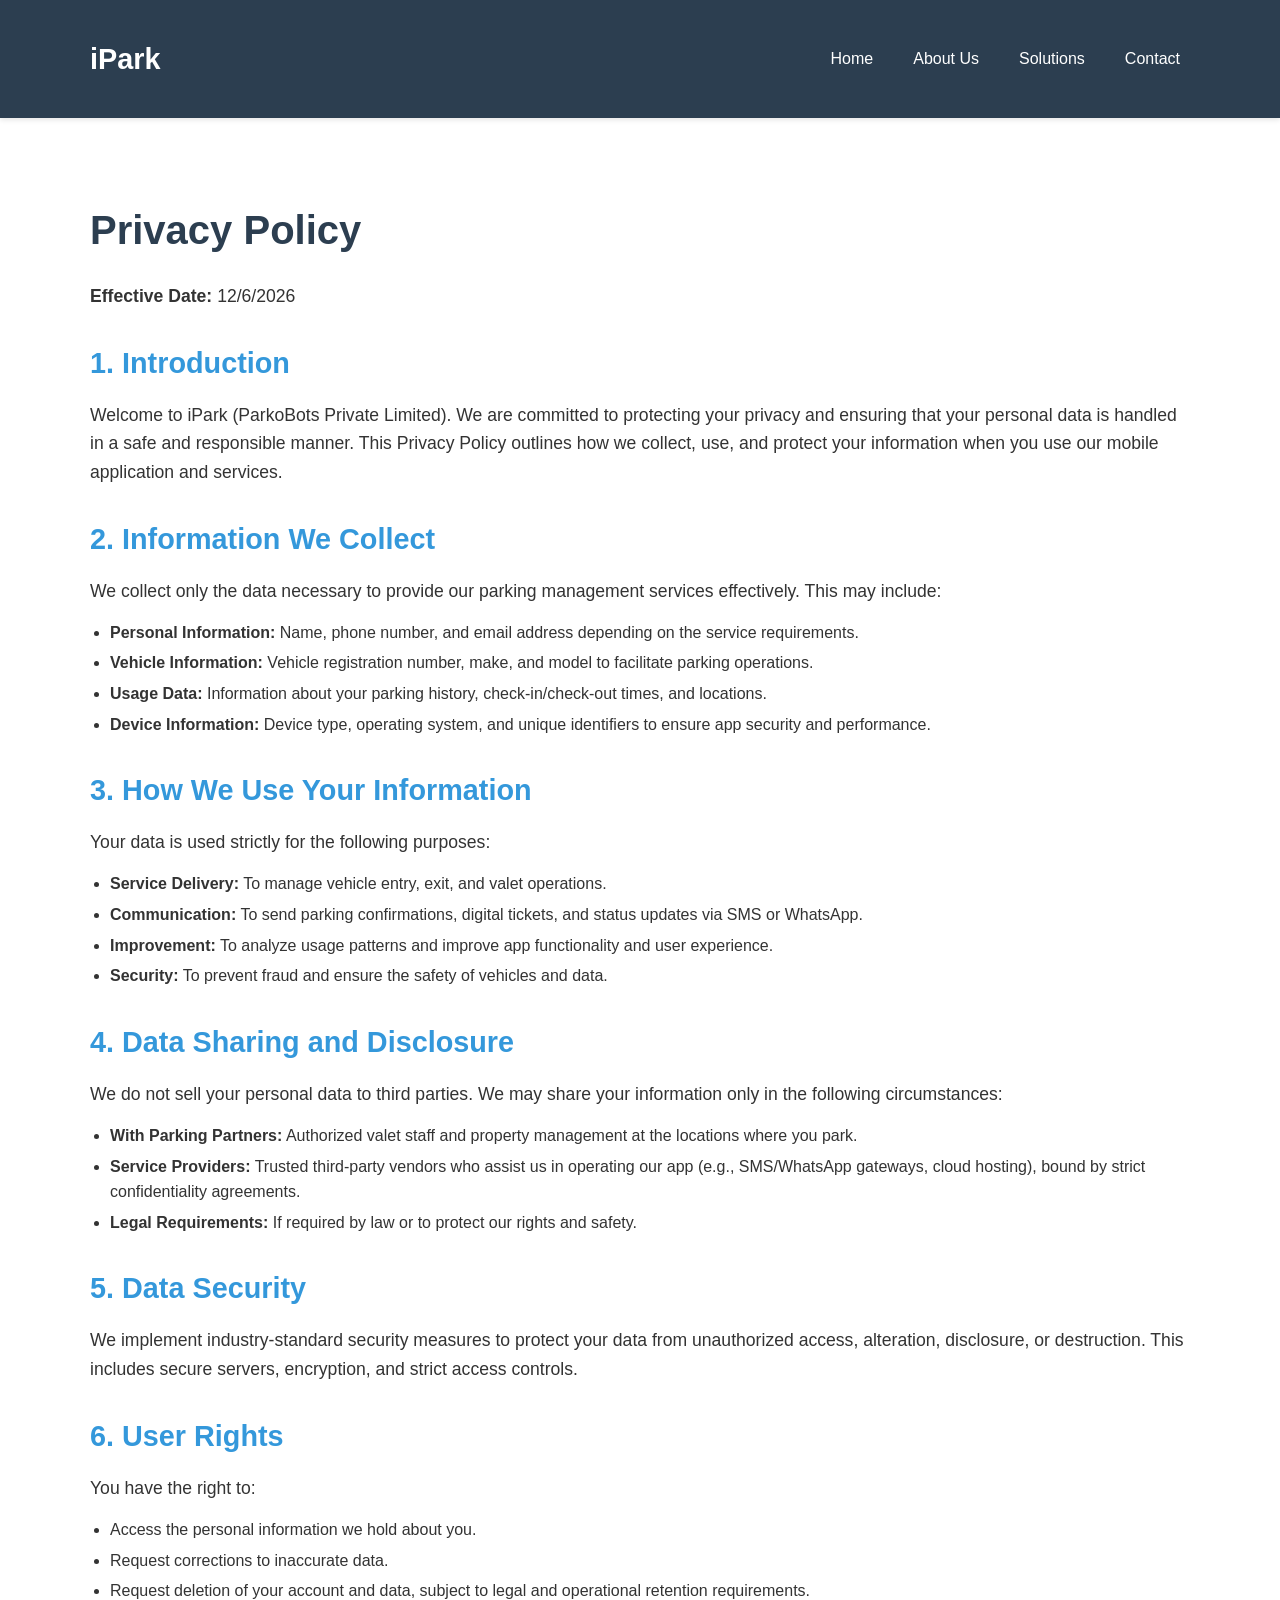
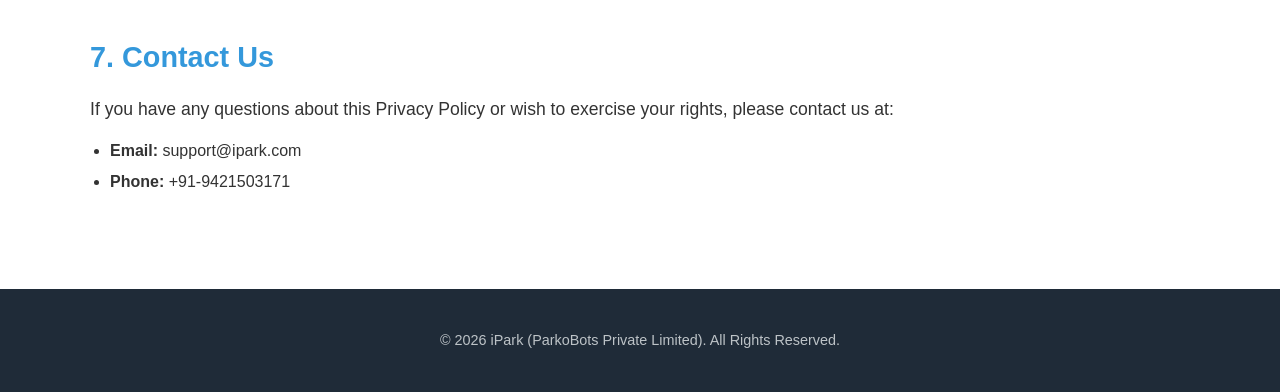
==== privacy.html @ be6edc19 "faq, privacy, terms" ====
<!DOCTYPE html>
<html lang="en">

<head>
    <meta charset="UTF-8">
    <meta name="viewport" content="width=device-width, initial-scale=1.0">
    <title>Privacy Policy - iPark</title>
    <style>
        /* Basic Reset */
        * {
            margin: 0;
            padding: 0;
            box-sizing: border-box;
        }

        body {
            font-family: -apple-system, BlinkMacSystemFont, "Segoe UI", Roboto, Helvetica, Arial, sans-serif, "Apple Color Emoji", "Segoe UI Emoji", "Segoe UI Symbol";
            line-height: 1.6;
            color: #333;
            background-color: #f9f9f9;
        }

        .container {
            width: 90%;
            max-width: 1100px;
            margin: 0 auto;
            padding: 20px 0;
        }

        /* Header & Navigation */
        header {
            background-color: #2c3e50;
            color: #fff;
            padding: 1rem 0;
            position: sticky;
            top: 0;
            z-index: 1000;
            box-shadow: 0 2px 5px rgba(0, 0, 0, 0.1);
        }

        header .container {
            display: flex;
            justify-content: space-between;
            align-items: center;
        }

        header h1 {
            font-size: 1.8rem;
            font-weight: 700;
        }

        header h1 a {
            color: #fff;
            text-decoration: none;
        }

        nav ul {
            list-style: none;
            display: flex;
        }

        nav ul li {
            margin-left: 20px;
        }

        nav ul li a {
            color: #fff;
            text-decoration: none;
            font-weight: 500;
            padding: 5px 10px;
            border-radius: 5px;
            transition: background-color 0.3s ease;
        }

        nav ul li a:hover {
            background-color: #3498db;
        }

        /* Content Section */
        .content-section {
            padding: 60px 0;
            background-color: #fff;
            min-height: 80vh;
        }

        .content-section h1 {
            font-size: 2.5rem;
            margin-bottom: 20px;
            color: #2c3e50;
        }

        .content-section h2 {
            font-size: 1.8rem;
            margin-top: 30px;
            margin-bottom: 15px;
            color: #3498db;
        }

        .content-section p {
            margin-bottom: 15px;
            font-size: 1.1rem;
        }

        .content-section ul {
            padding-left: 20px;
            margin-bottom: 15px;
        }

        .content-section li {
            margin-bottom: 5px;
        }

        /* Footer */
        footer {
            background-color: #1f2b38;
            color: #bdc3c7;
            text-align: center;
            padding: 20px 0;
            font-size: 0.9rem;
        }

        /* Responsive */
        @media (max-width: 768px) {
            header .container {
                flex-direction: column;
            }

            nav ul {
                margin-top: 10px;
                flex-wrap: wrap;
                justify-content: center;
            }

            nav ul li {
                margin: 5px;
            }
        }
    </style>
</head>

<body>

    <header>
        <div class="container">
            <h1><a href="index.html">iPark</a></h1>
            <nav>
                <ul>
                    <li><a href="index.html#home">Home</a></li>
                    <li><a href="index.html#about">About Us</a></li>
                    <li><a href="index.html#solutions">Solutions</a></li>
                    <li><a href="index.html#contact">Contact</a></li>
                </ul>
            </nav>
        </div>
    </header>

    <section class="content-section">
        <div class="container">
            <h1>Privacy Policy</h1>
            <p><strong>Effective Date:</strong>
                <script>document.write(new Date().toLocaleDateString())</script>
            </p>

            <h2>1. Introduction</h2>
            <p>Welcome to iPark (ParkoBots Private Limited). We are committed to protecting your privacy and ensuring
                that your personal data is handled in a safe and responsible manner. This Privacy Policy outlines how we
                collect, use, and protect your information when you use our mobile application and services.</p>

            <h2>2. Information We Collect</h2>
            <p>We collect only the data necessary to provide our parking management services effectively. This may
                include:</p>
            <ul>
                <li><strong>Personal Information:</strong> Name, phone number, and email address depending on the
                    service requirements.</li>
                <li><strong>Vehicle Information:</strong> Vehicle registration number, make, and model to facilitate
                    parking operations.</li>
                <li><strong>Usage Data:</strong> Information about your parking history, check-in/check-out times, and
                    locations.</li>
                <li><strong>Device Information:</strong> Device type, operating system, and unique identifiers to ensure
                    app security and performance.</li>
            </ul>

            <h2>3. How We Use Your Information</h2>
            <p>Your data is used strictly for the following purposes:</p>
            <ul>
                <li><strong>Service Delivery:</strong> To manage vehicle entry, exit, and valet operations.</li>
                <li><strong>Communication:</strong> To send parking confirmations, digital tickets, and status updates
                    via SMS or WhatsApp.</li>
                <li><strong>Improvement:</strong> To analyze usage patterns and improve app functionality and user
                    experience.</li>
                <li><strong>Security:</strong> To prevent fraud and ensure the safety of vehicles and data.</li>
            </ul>

            <h2>4. Data Sharing and Disclosure</h2>
            <p>We do not sell your personal data to third parties. We may share your information only in the following
                circumstances:</p>
            <ul>
                <li><strong>With Parking Partners:</strong> Authorized valet staff and property management at the
                    locations where you park.</li>
                <li><strong>Service Providers:</strong> Trusted third-party vendors who assist us in operating our app
                    (e.g., SMS/WhatsApp gateways, cloud hosting), bound by strict confidentiality agreements.</li>
                <li><strong>Legal Requirements:</strong> If required by law or to protect our rights and safety.</li>
            </ul>

            <h2>5. Data Security</h2>
            <p>We implement industry-standard security measures to protect your data from unauthorized access,
                alteration, disclosure, or destruction. This includes secure servers, encryption, and strict access
                controls.</p>

            <h2>6. User Rights</h2>
            <p>You have the right to:</p>
            <ul>
                <li>Access the personal information we hold about you.</li>
                <li>Request corrections to inaccurate data.</li>
                <li>Request deletion of your account and data, subject to legal and operational retention requirements.
                </li>
            </ul>

            <h2>7. Contact Us</h2>
            <p>If you have any questions about this Privacy Policy or wish to exercise your rights, please contact us
                at:</p>
            <ul>
                <li><strong>Email:</strong> support@ipark.com</li>
                <li><strong>Phone:</strong> +91-9421503171</li>
            </ul>
        </div>
    </section>

    <footer>
        <div class="container">
            <p>&copy;
                <script>document.write(new Date().getFullYear())</script> iPark (ParkoBots Private Limited). All
                Rights Reserved.
            </p>
        </div>
    </footer>

</body>

</html>
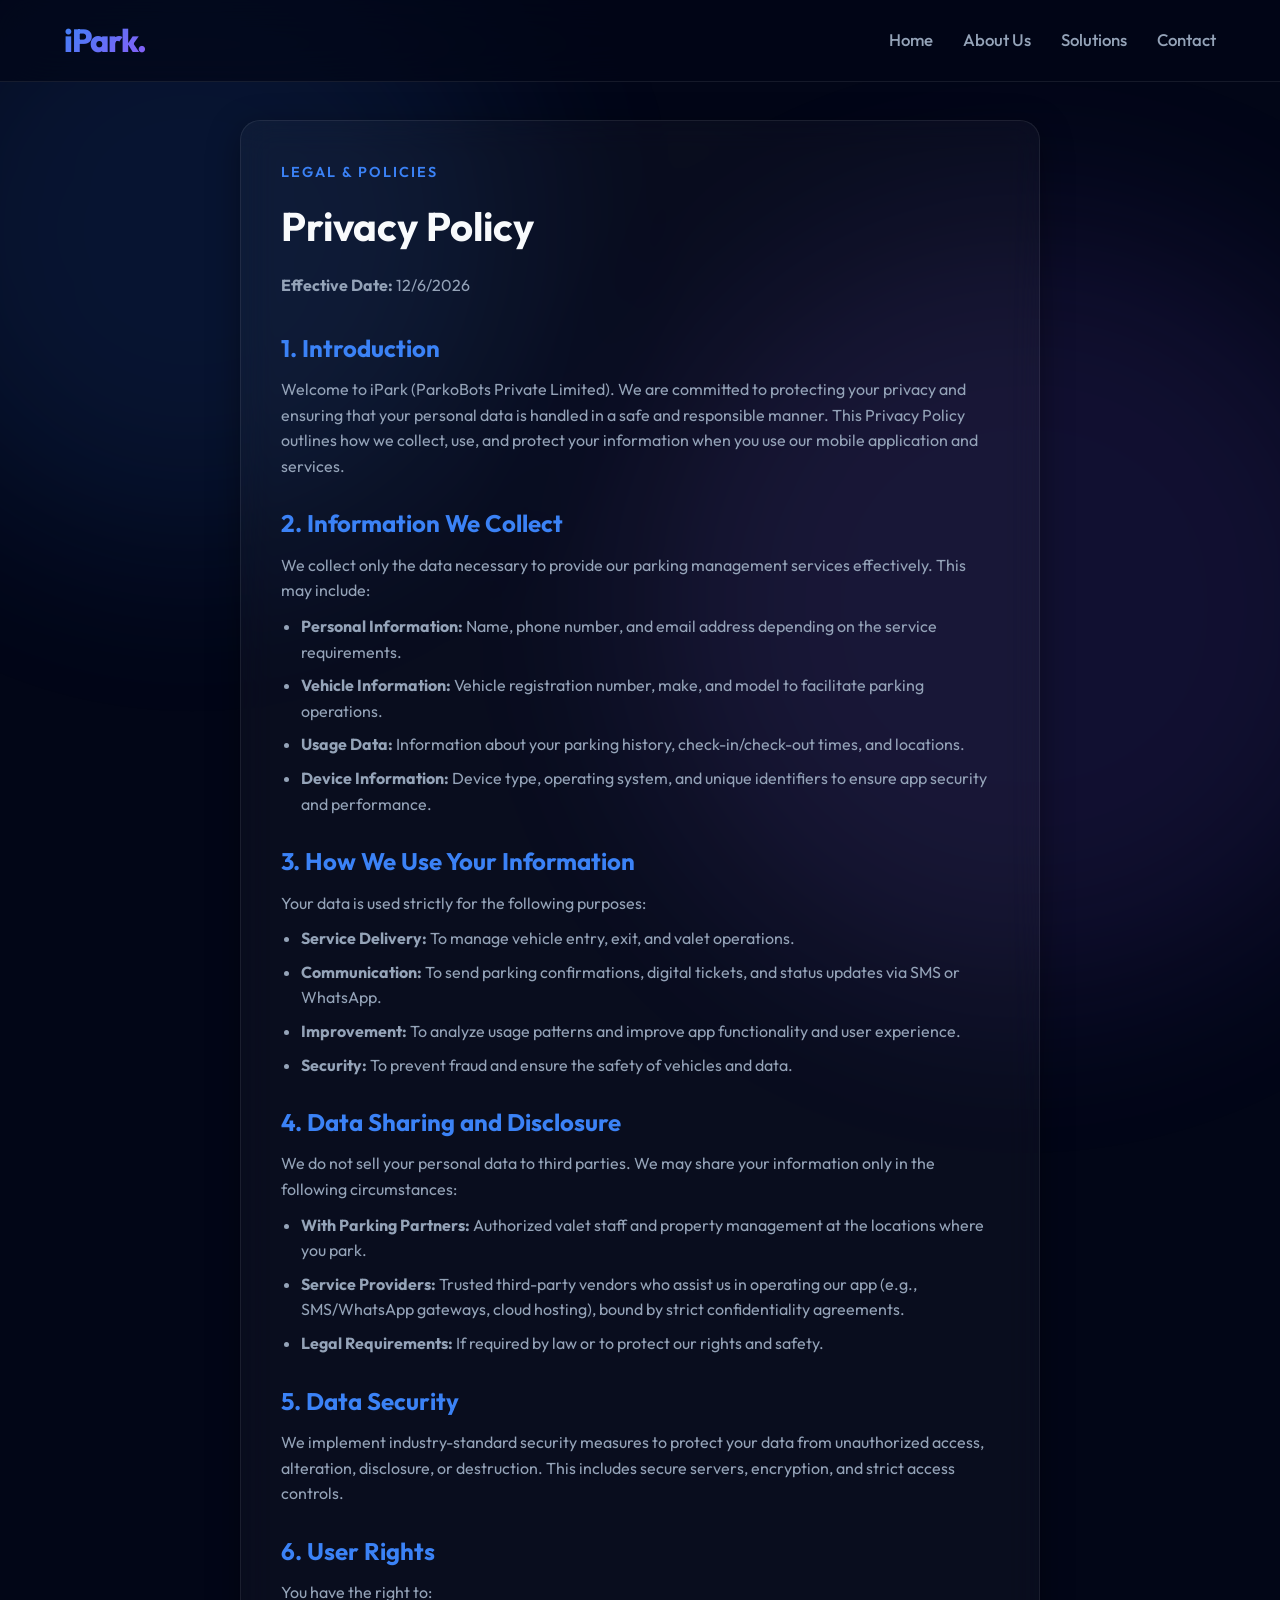
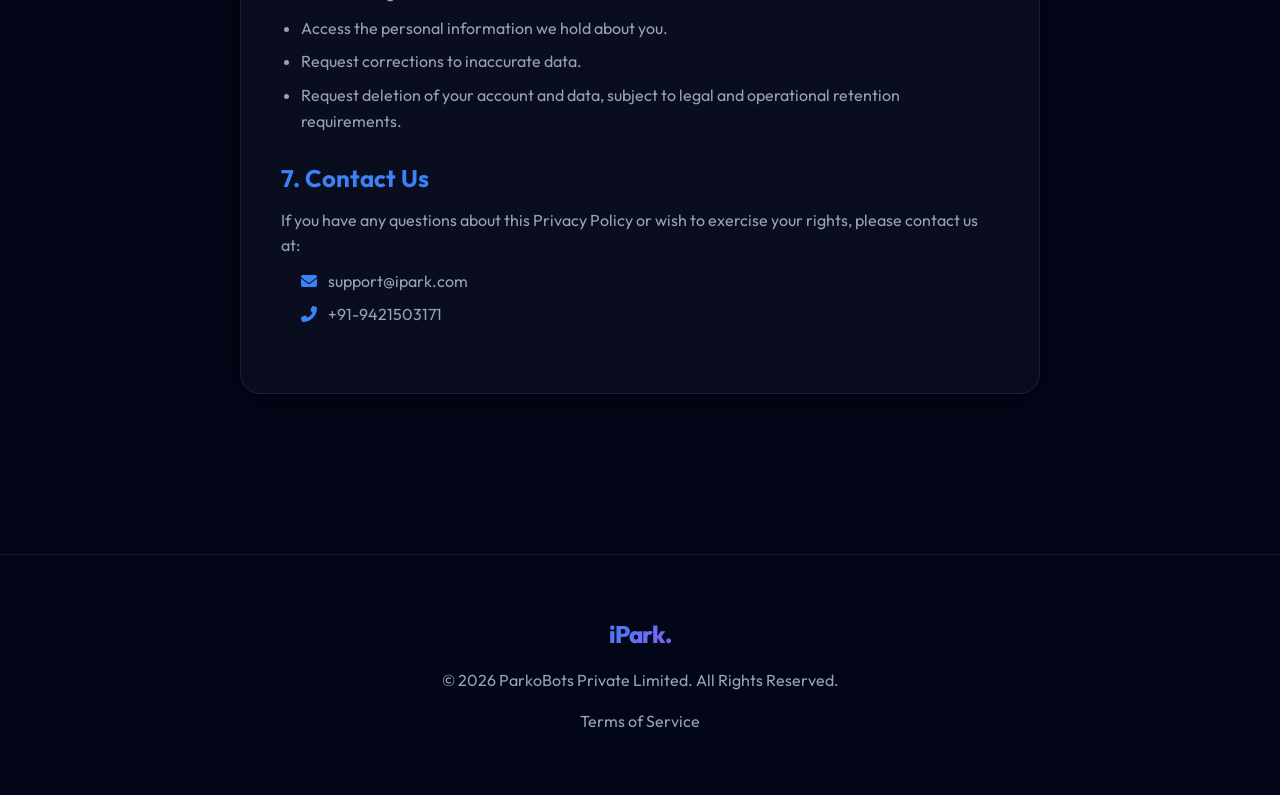
==== commit bd74d7c9: "update privacy and terms theme" ====
--- a/privacy.html
+++ b/privacy.html
@@ -5,144 +5,17 @@
     <meta charset="UTF-8">
     <meta name="viewport" content="width=device-width, initial-scale=1.0">
     <title>Privacy Policy - iPark</title>
-    <style>
-        /* Basic Reset */
-        * {
-            margin: 0;
-            padding: 0;
-            box-sizing: border-box;
-        }
-
-        body {
-            font-family: -apple-system, BlinkMacSystemFont, "Segoe UI", Roboto, Helvetica, Arial, sans-serif, "Apple Color Emoji", "Segoe UI Emoji", "Segoe UI Symbol";
-            line-height: 1.6;
-            color: #333;
-            background-color: #f9f9f9;
-        }
-
-        .container {
-            width: 90%;
-            max-width: 1100px;
-            margin: 0 auto;
-            padding: 20px 0;
-        }
-
-        /* Header & Navigation */
-        header {
-            background-color: #2c3e50;
-            color: #fff;
-            padding: 1rem 0;
-            position: sticky;
-            top: 0;
-            z-index: 1000;
-            box-shadow: 0 2px 5px rgba(0, 0, 0, 0.1);
-        }
-
-        header .container {
-            display: flex;
-            justify-content: space-between;
-            align-items: center;
-        }
-
-        header h1 {
-            font-size: 1.8rem;
-            font-weight: 700;
-        }
-
-        header h1 a {
-            color: #fff;
-            text-decoration: none;
-        }
-
-        nav ul {
-            list-style: none;
-            display: flex;
-        }
-
-        nav ul li {
-            margin-left: 20px;
-        }
-
-        nav ul li a {
-            color: #fff;
-            text-decoration: none;
-            font-weight: 500;
-            padding: 5px 10px;
-            border-radius: 5px;
-            transition: background-color 0.3s ease;
-        }
-
-        nav ul li a:hover {
-            background-color: #3498db;
-        }
-
-        /* Content Section */
-        .content-section {
-            padding: 60px 0;
-            background-color: #fff;
-            min-height: 80vh;
-        }
-
-        .content-section h1 {
-            font-size: 2.5rem;
-            margin-bottom: 20px;
-            color: #2c3e50;
-        }
-
-        .content-section h2 {
-            font-size: 1.8rem;
-            margin-top: 30px;
-            margin-bottom: 15px;
-            color: #3498db;
-        }
-
-        .content-section p {
-            margin-bottom: 15px;
-            font-size: 1.1rem;
-        }
-
-        .content-section ul {
-            padding-left: 20px;
-            margin-bottom: 15px;
-        }
-
-        .content-section li {
-            margin-bottom: 5px;
-        }
-
-        /* Footer */
-        footer {
-            background-color: #1f2b38;
-            color: #bdc3c7;
-            text-align: center;
-            padding: 20px 0;
-            font-size: 0.9rem;
-        }
-
-        /* Responsive */
-        @media (max-width: 768px) {
-            header .container {
-                flex-direction: column;
-            }
-
-            nav ul {
-                margin-top: 10px;
-                flex-wrap: wrap;
-                justify-content: center;
-            }
-
-            nav ul li {
-                margin: 5px;
-            }
-        }
-    </style>
+    <link rel="stylesheet" href="styles.css">
+    <link rel="stylesheet" href="https://cdnjs.cloudflare.com/ajax/libs/font-awesome/6.4.0/css/all.min.css">
 </head>
 
 <body>
+    <div class="blob blob-1"></div>
+    <div class="blob blob-2"></div>
 
-    <header>
+    <header id="header">
         <div class="container">
-            <h1><a href="index.html">iPark</a></h1>
+            <a href="index.html" class="logo">iPark<span style="color:#3b82f6">.</span></a>
             <nav>
                 <ul>
                     <li><a href="index.html#home">Home</a></li>
@@ -154,87 +27,129 @@
         </div>
     </header>
 
-    <section class="content-section">
-        <div class="container">
-            <h1>Privacy Policy</h1>
-            <p><strong>Effective Date:</strong>
-                <script>document.write(new Date().toLocaleDateString())</script>
-            </p>
+    <section class="content-section" style="padding-top: 120px;">
+        <div class="container faq-container glass" style="padding: 40px; border-radius: 20px;">
+            <div class="section-header" style="margin-bottom: 30px; text-align: left;">
+                <span class="section-subtitle">Legal & Policies</span>
+                <h1 style="font-size: 2.5rem; margin-bottom: 15px;">Privacy Policy</h1>
+                <p style="color: var(--text-secondary);"><strong>Effective Date:</strong>
+                    <script>document.write(new Date().toLocaleDateString())</script>
+                </p>
+            </div>
 
-            <h2>1. Introduction</h2>
-            <p>Welcome to iPark (ParkoBots Private Limited). We are committed to protecting your privacy and ensuring
-                that your personal data is handled in a safe and responsible manner. This Privacy Policy outlines how we
-                collect, use, and protect your information when you use our mobile application and services.</p>
+            <div style="color: var(--text-primary); margin-bottom: 25px;">
+                <h2 style="color: var(--accent-blue); margin-bottom: 10px; font-size: 1.5rem;">1. Introduction</h2>
+                <p style="margin-bottom: 15px; color: var(--text-secondary);">Welcome to iPark (ParkoBots Private
+                    Limited). We are committed to protecting your privacy and ensuring that your personal data is
+                    handled in a safe and responsible manner. This Privacy Policy outlines how we collect, use, and
+                    protect your information when you use our mobile application and services.</p>
+            </div>
 
-            <h2>2. Information We Collect</h2>
-            <p>We collect only the data necessary to provide our parking management services effectively. This may
-                include:</p>
-            <ul>
-                <li><strong>Personal Information:</strong> Name, phone number, and email address depending on the
-                    service requirements.</li>
-                <li><strong>Vehicle Information:</strong> Vehicle registration number, make, and model to facilitate
-                    parking operations.</li>
-                <li><strong>Usage Data:</strong> Information about your parking history, check-in/check-out times, and
-                    locations.</li>
-                <li><strong>Device Information:</strong> Device type, operating system, and unique identifiers to ensure
-                    app security and performance.</li>
-            </ul>
+            <div style="color: var(--text-primary); margin-bottom: 25px;">
+                <h2 style="color: var(--accent-blue); margin-bottom: 10px; font-size: 1.5rem;">2. Information We Collect
+                </h2>
+                <p style="margin-bottom: 10px; color: var(--text-secondary);">We collect only the data necessary to
+                    provide our parking management services effectively. This may include:</p>
+                <ul style="padding-left: 20px; color: var(--text-secondary); list-style-type: disc;">
+                    <li style="margin-bottom: 8px;"><strong>Personal Information:</strong> Name, phone number, and email
+                        address depending on the service requirements.</li>
+                    <li style="margin-bottom: 8px;"><strong>Vehicle Information:</strong> Vehicle registration number,
+                        make, and model to facilitate parking operations.</li>
+                    <li style="margin-bottom: 8px;"><strong>Usage Data:</strong> Information about your parking history,
+                        check-in/check-out times, and locations.</li>
+                    <li style="margin-bottom: 8px;"><strong>Device Information:</strong> Device type, operating system,
+                        and unique identifiers to ensure app security and performance.</li>
+                </ul>
+            </div>
 
-            <h2>3. How We Use Your Information</h2>
-            <p>Your data is used strictly for the following purposes:</p>
-            <ul>
-                <li><strong>Service Delivery:</strong> To manage vehicle entry, exit, and valet operations.</li>
-                <li><strong>Communication:</strong> To send parking confirmations, digital tickets, and status updates
-                    via SMS or WhatsApp.</li>
-                <li><strong>Improvement:</strong> To analyze usage patterns and improve app functionality and user
-                    experience.</li>
-                <li><strong>Security:</strong> To prevent fraud and ensure the safety of vehicles and data.</li>
-            </ul>
+            <div style="color: var(--text-primary); margin-bottom: 25px;">
+                <h2 style="color: var(--accent-blue); margin-bottom: 10px; font-size: 1.5rem;">3. How We Use Your
+                    Information</h2>
+                <p style="margin-bottom: 10px; color: var(--text-secondary);">Your data is used strictly for the
+                    following purposes:</p>
+                <ul style="padding-left: 20px; color: var(--text-secondary); list-style-type: disc;">
+                    <li style="margin-bottom: 8px;"><strong>Service Delivery:</strong> To manage vehicle entry, exit,
+                        and valet operations.</li>
+                    <li style="margin-bottom: 8px;"><strong>Communication:</strong> To send parking confirmations,
+                        digital tickets, and status updates via SMS or WhatsApp.</li>
+                    <li style="margin-bottom: 8px;"><strong>Improvement:</strong> To analyze usage patterns and improve
+                        app functionality and user experience.</li>
+                    <li style="margin-bottom: 8px;"><strong>Security:</strong> To prevent fraud and ensure the safety of
+                        vehicles and data.</li>
+                </ul>
+            </div>
 
-            <h2>4. Data Sharing and Disclosure</h2>
-            <p>We do not sell your personal data to third parties. We may share your information only in the following
-                circumstances:</p>
-            <ul>
-                <li><strong>With Parking Partners:</strong> Authorized valet staff and property management at the
-                    locations where you park.</li>
-                <li><strong>Service Providers:</strong> Trusted third-party vendors who assist us in operating our app
-                    (e.g., SMS/WhatsApp gateways, cloud hosting), bound by strict confidentiality agreements.</li>
-                <li><strong>Legal Requirements:</strong> If required by law or to protect our rights and safety.</li>
-            </ul>
+            <div style="color: var(--text-primary); margin-bottom: 25px;">
+                <h2 style="color: var(--accent-blue); margin-bottom: 10px; font-size: 1.5rem;">4. Data Sharing and
+                    Disclosure</h2>
+                <p style="margin-bottom: 10px; color: var(--text-secondary);">We do not sell your personal data to third
+                    parties. We may share your information only in the following circumstances:</p>
+                <ul style="padding-left: 20px; color: var(--text-secondary); list-style-type: disc;">
+                    <li style="margin-bottom: 8px;"><strong>With Parking Partners:</strong> Authorized valet staff and
+                        property management at the locations where you park.</li>
+                    <li style="margin-bottom: 8px;"><strong>Service Providers:</strong> Trusted third-party vendors who
+                        assist us in operating our app (e.g., SMS/WhatsApp gateways, cloud hosting), bound by strict
+                        confidentiality agreements.</li>
+                    <li style="margin-bottom: 8px;"><strong>Legal Requirements:</strong> If required by law or to
+                        protect our rights and safety.</li>
+                </ul>
+            </div>
 
-            <h2>5. Data Security</h2>
-            <p>We implement industry-standard security measures to protect your data from unauthorized access,
-                alteration, disclosure, or destruction. This includes secure servers, encryption, and strict access
-                controls.</p>
+            <div style="color: var(--text-primary); margin-bottom: 25px;">
+                <h2 style="color: var(--accent-blue); margin-bottom: 10px; font-size: 1.5rem;">5. Data Security</h2>
+                <p style="margin-bottom: 15px; color: var(--text-secondary);">We implement industry-standard security
+                    measures to protect your data from unauthorized access, alteration, disclosure, or destruction. This
+                    includes secure servers, encryption, and strict access controls.</p>
+            </div>
 
-            <h2>6. User Rights</h2>
-            <p>You have the right to:</p>
-            <ul>
-                <li>Access the personal information we hold about you.</li>
-                <li>Request corrections to inaccurate data.</li>
-                <li>Request deletion of your account and data, subject to legal and operational retention requirements.
-                </li>
-            </ul>
+            <div style="color: var(--text-primary); margin-bottom: 25px;">
+                <h2 style="color: var(--accent-blue); margin-bottom: 10px; font-size: 1.5rem;">6. User Rights</h2>
+                <p style="margin-bottom: 10px; color: var(--text-secondary);">You have the right to:</p>
+                <ul style="padding-left: 20px; color: var(--text-secondary); list-style-type: disc;">
+                    <li style="margin-bottom: 8px;">Access the personal information we hold about you.</li>
+                    <li style="margin-bottom: 8px;">Request corrections to inaccurate data.</li>
+                    <li style="margin-bottom: 8px;">Request deletion of your account and data, subject to legal and
+                        operational retention requirements.</li>
+                </ul>
+            </div>
 
-            <h2>7. Contact Us</h2>
-            <p>If you have any questions about this Privacy Policy or wish to exercise your rights, please contact us
-                at:</p>
-            <ul>
-                <li><strong>Email:</strong> support@ipark.com</li>
-                <li><strong>Phone:</strong> +91-9421503171</li>
-            </ul>
+            <div style="color: var(--text-primary); margin-bottom: 25px;">
+                <h2 style="color: var(--accent-blue); margin-bottom: 10px; font-size: 1.5rem;">7. Contact Us</h2>
+                <p style="margin-bottom: 10px; color: var(--text-secondary);">If you have any questions about this
+                    Privacy Policy or wish to exercise your rights, please contact us at:</p>
+                <ul style="padding-left: 20px; color: var(--text-secondary); list-style-type: none;">
+                    <li style="margin-bottom: 8px;"><i class="fas fa-envelope"
+                            style="color: var(--accent-blue); margin-right: 8px;"></i> support@ipark.com</li>
+                    <li style="margin-bottom: 8px;"><i class="fas fa-phone-alt"
+                            style="color: var(--accent-blue); margin-right: 8px;"></i> +91-9421503171</li>
+                </ul>
+            </div>
         </div>
     </section>
 
     <footer>
         <div class="container">
-            <p>&copy;
-                <script>document.write(new Date().getFullYear())</script> iPark (ParkoBots Private Limited). All
-                Rights Reserved.
-            </p>
+            <div class="logo" style="font-size: 1.5rem; margin-bottom: 15px; display: inline-block;">iPark.</div>
+            <p>&copy; <span id="year"></span> ParkoBots Private Limited. All Rights Reserved.</p>
+            <div class="footer-links">
+                <a href="terms.html">Terms of Service</a>
+            </div>
         </div>
     </footer>
 
+    <script>
+        document.getElementById('year').textContent = new Date().getFullYear();
+        window.addEventListener('scroll', () => {
+            const header = document.getElementById('header');
+            if (window.scrollY > 50) {
+                header.style.background = 'rgba(2, 6, 23, 0.9)';
+                header.style.boxShadow = '0 10px 30px rgba(0,0,0,0.5)';
+            } else {
+                header.style.background = 'rgba(2, 6, 23, 0.7)';
+                header.style.boxShadow = 'none';
+            }
+        });
+    </script>
 </body>
 
 </html>
--- a/styles.css
+++ b/styles.css
@@ -0,0 +1,577 @@
+@import url('https://fonts.googleapis.com/css2?family=Outfit:wght@300;400;500;600;700;800&display=swap');
+
+:root {
+    --bg-dark: #0f172a;
+    --bg-darker: #020617;
+    --text-primary: #f8fafc;
+    --text-secondary: #94a3b8;
+    --accent-blue: #3b82f6;
+    --accent-purple: #8b5cf6;
+    --accent-gradient: linear-gradient(135deg, var(--accent-blue), var(--accent-purple));
+    --glass-bg: rgba(255, 255, 255, 0.03);
+    --glass-border: rgba(255, 255, 255, 0.08);
+    --glass-shadow: 0 8px 32px 0 rgba(0, 0, 0, 0.37);
+    --transition-smooth: all 0.3s cubic-bezier(0.4, 0, 0.2, 1);
+}
+
+* {
+    margin: 0;
+    padding: 0;
+    box-sizing: border-box;
+}
+
+body {
+    font-family: 'Outfit', -apple-system, sans-serif;
+    background-color: var(--bg-darker);
+    color: var(--text-primary);
+    line-height: 1.6;
+    overflow-x: hidden;
+    scroll-behavior: smooth;
+}
+
+/* Background Effects */
+.blob {
+    position: fixed;
+    border-radius: 50%;
+    filter: blur(100px);
+    z-index: -1;
+    opacity: 0.4;
+    animation: float 20s infinite ease-in-out alternate;
+}
+
+.blob-1 {
+    top: -10%;
+    left: -10%;
+    width: 50vw;
+    height: 50vw;
+    background: rgba(59, 130, 246, 0.3);
+}
+
+.blob-2 {
+    bottom: -10%;
+    right: -10%;
+    width: 60vw;
+    height: 60vw;
+    background: rgba(139, 92, 246, 0.3);
+    animation-delay: -5s;
+}
+
+@keyframes float {
+    0% {
+        transform: translate(0, 0) scale(1);
+    }
+
+    50% {
+        transform: translate(5%, 10%) scale(1.1);
+    }
+
+    100% {
+        transform: translate(-5%, -5%) scale(0.9);
+    }
+}
+
+.container {
+    width: 90%;
+    max-width: 1200px;
+    margin: 0 auto;
+    padding: 20px 0;
+}
+
+/* Glassmorphism Utilities */
+.glass {
+    background: var(--glass-bg);
+    backdrop-filter: blur(16px);
+    -webkit-backdrop-filter: blur(16px);
+    border: 1px solid var(--glass-border);
+    border-radius: 20px;
+    box-shadow: var(--glass-shadow);
+}
+
+/* Header & Nav */
+header {
+    position: fixed;
+    top: 0;
+    width: 100%;
+    z-index: 1000;
+    padding: 15px 0;
+    transition: var(--transition-smooth);
+    background: rgba(2, 6, 23, 0.7);
+    backdrop-filter: blur(20px);
+    border-bottom: 1px solid var(--glass-border);
+}
+
+header .container {
+    display: flex;
+    justify-content: space-between;
+    align-items: center;
+    padding: 0;
+}
+
+.logo {
+    font-size: 2rem;
+    font-weight: 800;
+    background: var(--accent-gradient);
+    -webkit-background-clip: text;
+    -webkit-text-fill-color: transparent;
+    text-decoration: none;
+    letter-spacing: -1px;
+}
+
+nav ul {
+    list-style: none;
+    display: flex;
+    gap: 30px;
+}
+
+nav a {
+    color: var(--text-secondary);
+    text-decoration: none;
+    font-weight: 500;
+    font-size: 1.05rem;
+    transition: var(--transition-smooth);
+    position: relative;
+}
+
+nav a:hover,
+nav a.active {
+    color: var(--text-primary);
+}
+
+nav a::after {
+    content: '';
+    position: absolute;
+    width: 0;
+    height: 2px;
+    bottom: -5px;
+    left: 0;
+    background: var(--accent-gradient);
+    transition: var(--transition-smooth);
+}
+
+nav a:hover::after,
+nav a.active::after {
+    width: 100%;
+}
+
+/* Hero Section */
+.hero {
+    min-height: 100vh;
+    display: flex;
+    align-items: center;
+    justify-content: center;
+    text-align: center;
+    padding-top: 80px;
+    position: relative;
+}
+
+.hero h1 {
+    font-size: clamp(3rem, 6vw, 5rem);
+    font-weight: 800;
+    line-height: 1.1;
+    margin-bottom: 24px;
+    background: linear-gradient(to right, #fff, #94a3b8);
+    -webkit-background-clip: text;
+    -webkit-text-fill-color: transparent;
+}
+
+.hero p {
+    font-size: clamp(1.1rem, 2vw, 1.4rem);
+    color: var(--text-secondary);
+    max-width: 700px;
+    margin: 0 auto 40px;
+}
+
+.btn-primary {
+    display: inline-block;
+    background: var(--accent-gradient);
+    color: white;
+    padding: 16px 40px;
+    border-radius: 50px;
+    font-size: 1.1rem;
+    font-weight: 600;
+    text-decoration: none;
+    transition: var(--transition-smooth);
+    border: none;
+    cursor: pointer;
+    box-shadow: 0 10px 25px -5px rgba(59, 130, 246, 0.5);
+}
+
+.btn-primary:hover {
+    transform: translateY(-3px) scale(1.02);
+    box-shadow: 0 15px 35px -5px rgba(139, 92, 246, 0.6);
+}
+
+/* Sections General */
+section {
+    padding: 100px 0;
+    position: relative;
+}
+
+.section-header {
+    text-align: center;
+    margin-bottom: 60px;
+}
+
+.section-title {
+    font-size: 3rem;
+    font-weight: 700;
+    margin-bottom: 16px;
+    position: relative;
+    display: inline-block;
+}
+
+.section-subtitle {
+    color: var(--accent-blue);
+    font-weight: 600;
+    text-transform: uppercase;
+    letter-spacing: 2px;
+    font-size: 0.9rem;
+    display: block;
+    margin-bottom: 10px;
+}
+
+/* Cards Grid */
+.grid-3 {
+    display: grid;
+    grid-template-columns: repeat(auto-fit, minmax(320px, 1fr));
+    gap: 30px;
+}
+
+.card {
+    padding: 40px 30px;
+    transition: var(--transition-smooth);
+    position: relative;
+    overflow: hidden;
+}
+
+.card::before {
+    content: '';
+    position: absolute;
+    top: 0;
+    left: 0;
+    width: 100%;
+    height: 100%;
+    background: radial-gradient(circle at top right, rgba(255, 255, 255, 0.1), transparent 50%);
+    opacity: 0;
+    transition: var(--transition-smooth);
+}
+
+.card:hover {
+    transform: translateY(-10px);
+    border-color: rgba(255, 255, 255, 0.2);
+}
+
+.card:hover::before {
+    opacity: 1;
+}
+
+.card-icon {
+    font-size: 2.5rem;
+    margin-bottom: 20px;
+    background: var(--accent-gradient);
+    -webkit-background-clip: text;
+    -webkit-text-fill-color: transparent;
+}
+
+.card h3 {
+    font-size: 1.5rem;
+    margin-bottom: 15px;
+    color: #fff;
+}
+
+.card p {
+    color: var(--text-secondary);
+    font-size: 1.05rem;
+}
+
+/* App Previews */
+.preview-section {
+    position: relative;
+}
+
+.platform-tabs {
+    display: flex;
+    justify-content: center;
+    gap: 20px;
+    margin-bottom: 40px;
+}
+
+.tab-btn {
+    background: var(--glass-bg);
+    border: 1px solid var(--glass-border);
+    color: var(--text-secondary);
+    padding: 12px 30px;
+    border-radius: 30px;
+    font-size: 1.1rem;
+    cursor: pointer;
+    font-family: inherit;
+    font-weight: 600;
+    transition: var(--transition-smooth);
+}
+
+.tab-btn.active,
+.tab-btn:hover {
+    background: rgba(255, 255, 255, 0.1);
+    color: #fff;
+    border-color: rgba(255, 255, 255, 0.3);
+}
+
+.carousel-container {
+    display: none;
+    animation: fadeIn 0.5s ease forwards;
+}
+
+.carousel-container.active {
+    display: block;
+}
+
+@keyframes fadeIn {
+    from {
+        opacity: 0;
+        transform: translateY(10px);
+    }
+
+    to {
+        opacity: 1;
+        transform: translateY(0);
+    }
+}
+
+.carousel-wrapper {
+    position: relative;
+    display: flex;
+    align-items: center;
+    padding: 20px 0;
+}
+
+.carousel-track {
+    display: flex;
+    overflow-x: auto;
+    gap: 30px;
+    padding: 20px 10px;
+    scroll-behavior: smooth;
+    scrollbar-width: none;
+    -ms-overflow-style: none;
+}
+
+.carousel-track::-webkit-scrollbar {
+    display: none;
+}
+
+.screenshot {
+    flex: 0 0 auto;
+    width: 280px;
+    border-radius: 24px;
+    overflow: hidden;
+    position: relative;
+    box-shadow: 0 20px 40px rgba(0, 0, 0, 0.4);
+    transition: var(--transition-smooth);
+    border: 4px solid #1e293b;
+}
+
+.screenshot::after {
+    content: '';
+    position: absolute;
+    top: 0;
+    left: 0;
+    right: 0;
+    bottom: 0;
+    box-shadow: inset 0 0 0 1px rgba(255, 255, 255, 0.2);
+    border-radius: 20px;
+    pointer-events: none;
+}
+
+.screenshot:hover {
+    transform: scale(1.05) translateY(-10px);
+    border-color: var(--accent-blue);
+}
+
+.screenshot img {
+    width: 100%;
+    height: auto;
+    display: block;
+}
+
+.scroll-btn {
+    position: absolute;
+    top: 50%;
+    transform: translateY(-50%);
+    width: 50px;
+    height: 50px;
+    border-radius: 50%;
+    background: rgba(15, 23, 42, 0.8);
+    border: 1px solid var(--glass-border);
+    color: white;
+    font-size: 1.5rem;
+    cursor: pointer;
+    z-index: 10;
+    transition: var(--transition-smooth);
+    display: flex;
+    align-items: center;
+    justify-content: center;
+    backdrop-filter: blur(8px);
+}
+
+.scroll-btn:hover {
+    background: var(--accent-gradient);
+    border-color: transparent;
+    transform: translateY(-50%) scale(1.1);
+}
+
+.scroll-btn.prev {
+    left: -20px;
+}
+
+.scroll-btn.next {
+    right: -20px;
+}
+
+/* Features List */
+.features-list {
+    list-style: none;
+}
+
+.features-list li {
+    background: linear-gradient(90deg, var(--glass-bg), transparent);
+    padding: 20px 30px;
+    margin-bottom: 15px;
+    border-radius: 12px;
+    border-left: 4px solid var(--accent-purple);
+    font-size: 1.1rem;
+    display: flex;
+    align-items: center;
+    gap: 15px;
+    transition: var(--transition-smooth);
+}
+
+.features-list li:hover {
+    transform: translateX(10px);
+    background: linear-gradient(90deg, rgba(255, 255, 255, 0.05), transparent);
+}
+
+.features-list li i {
+    color: var(--accent-blue);
+    font-size: 1.2rem;
+}
+
+/* FAQ */
+.faq-container {
+    max-width: 800px;
+    margin: 0 auto;
+}
+
+.faq-item {
+    margin-bottom: 16px;
+    border-radius: 12px;
+    overflow: hidden;
+}
+
+.faq-question {
+    padding: 20px 25px;
+    cursor: pointer;
+    display: flex;
+    justify-content: space-between;
+    align-items: center;
+    font-weight: 600;
+    font-size: 1.1rem;
+    transition: var(--transition-smooth);
+}
+
+.faq-question:hover {
+    background: rgba(255, 255, 255, 0.05);
+}
+
+.faq-icon {
+    font-size: 1.5rem;
+    color: var(--accent-purple);
+    transition: transform 0.3s;
+}
+
+.faq-item.active .faq-icon {
+    transform: rotate(45deg);
+}
+
+.faq-answer {
+    max-height: 0;
+    overflow: hidden;
+    transition: max-height 0.4s cubic-bezier(0, 1, 0, 1);
+}
+
+.faq-item.active .faq-answer {
+    max-height: 1000px;
+    transition: max-height 0.6s ease-in-out;
+}
+
+.faq-answer-inner {
+    padding: 0 25px 25px;
+    color: var(--text-secondary);
+}
+
+.faq-answer-inner a {
+    color: var(--accent-blue);
+    text-decoration: none;
+}
+
+.faq-answer-inner a:hover {
+    text-decoration: underline;
+}
+
+/* Contact & Footer */
+.contact-box {
+    text-align: center;
+    max-width: 600px;
+    margin: 0 auto;
+}
+
+.contact-box p {
+    font-size: 1.2rem;
+    margin-bottom: 10px;
+}
+
+.contact-box .highlight {
+    color: #fff;
+    font-weight: 600;
+}
+
+footer {
+    padding: 40px 0;
+    text-align: center;
+    border-top: 1px solid var(--glass-border);
+    margin-top: 60px;
+}
+
+footer p {
+    color: var(--text-secondary);
+    margin-bottom: 15px;
+}
+
+.footer-links a {
+    color: var(--text-secondary);
+    text-decoration: none;
+    margin: 0 15px;
+    transition: color 0.3s;
+}
+
+.footer-links a:hover {
+    color: #fff;
+}
+
+/* Responsive */
+@media (max-width: 768px) {
+    nav {
+        display: none;
+    }
+
+    /* Could add a hamburger menu */
+    .hero h1 {
+        font-size: 2.5rem;
+    }
+
+    .scroll-btn {
+        display: none;
+    }
+
+    .section-title {
+        font-size: 2.2rem;
+    }
+}
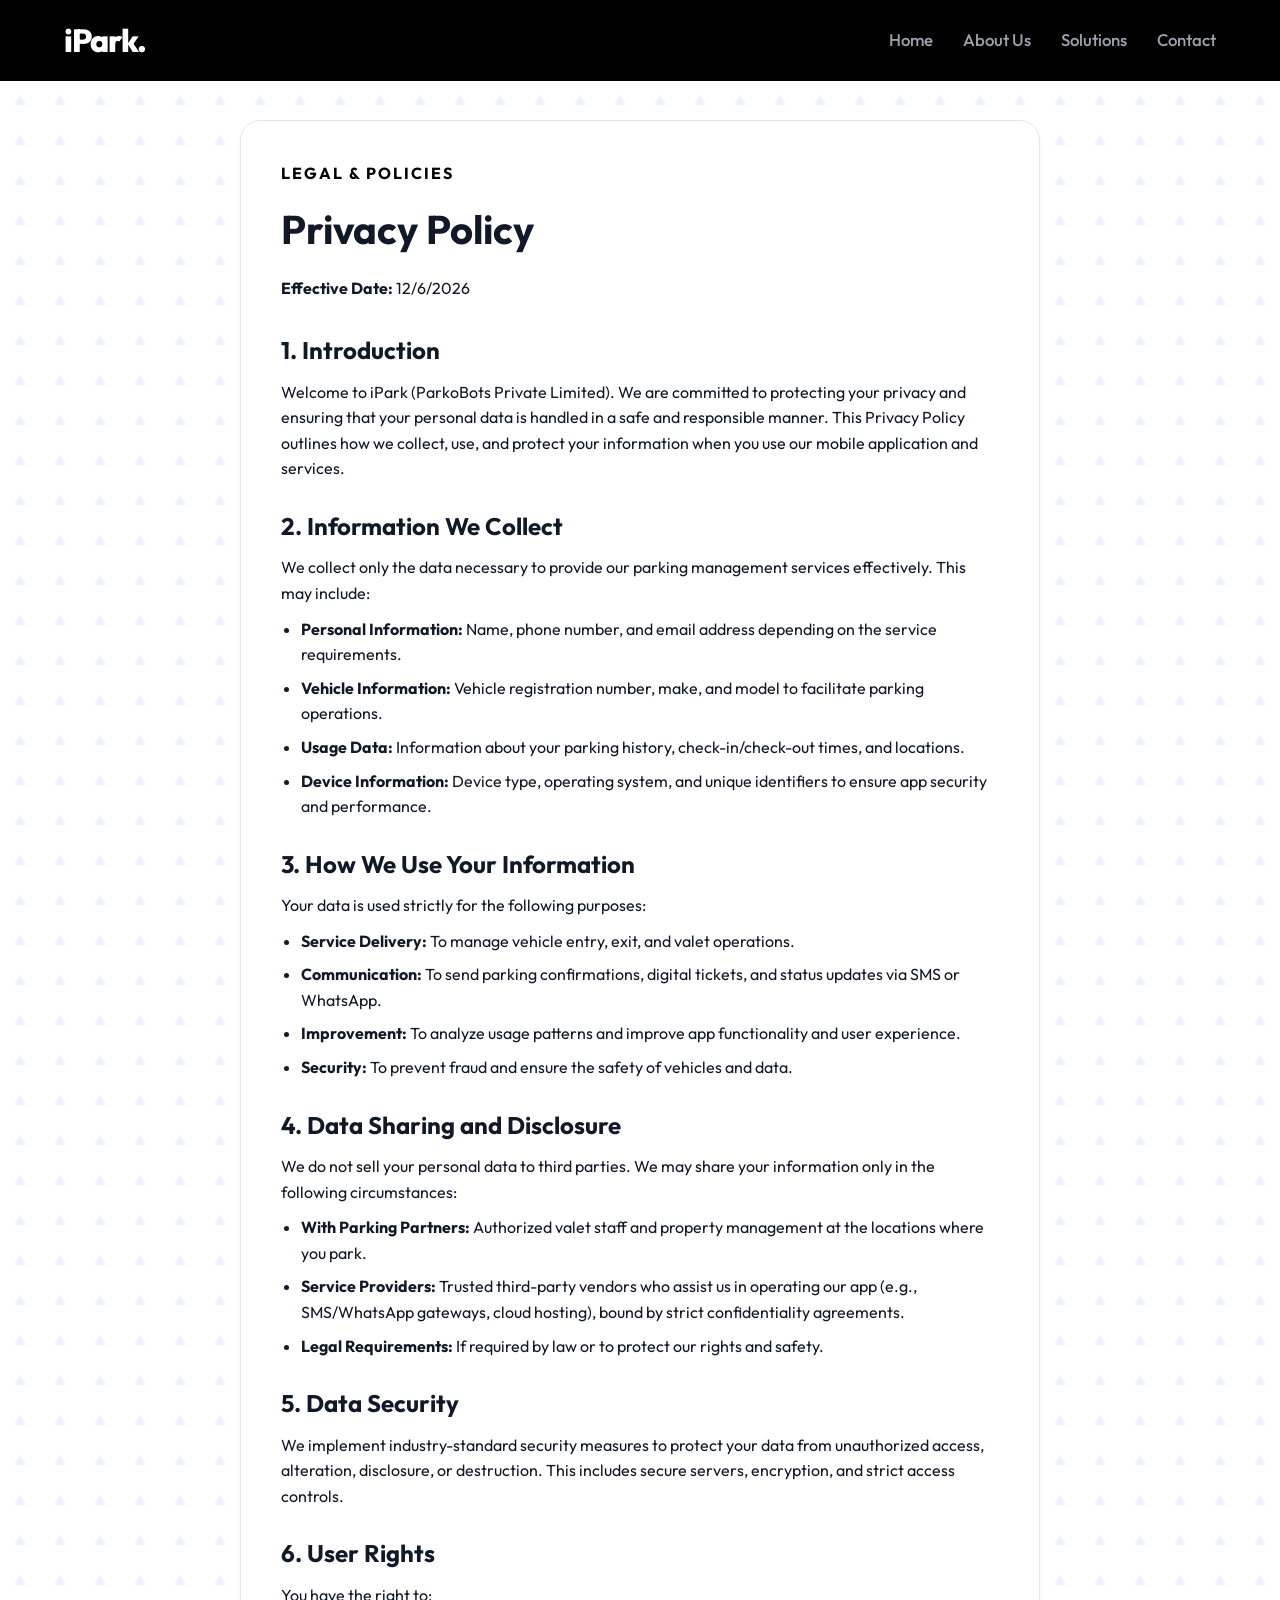
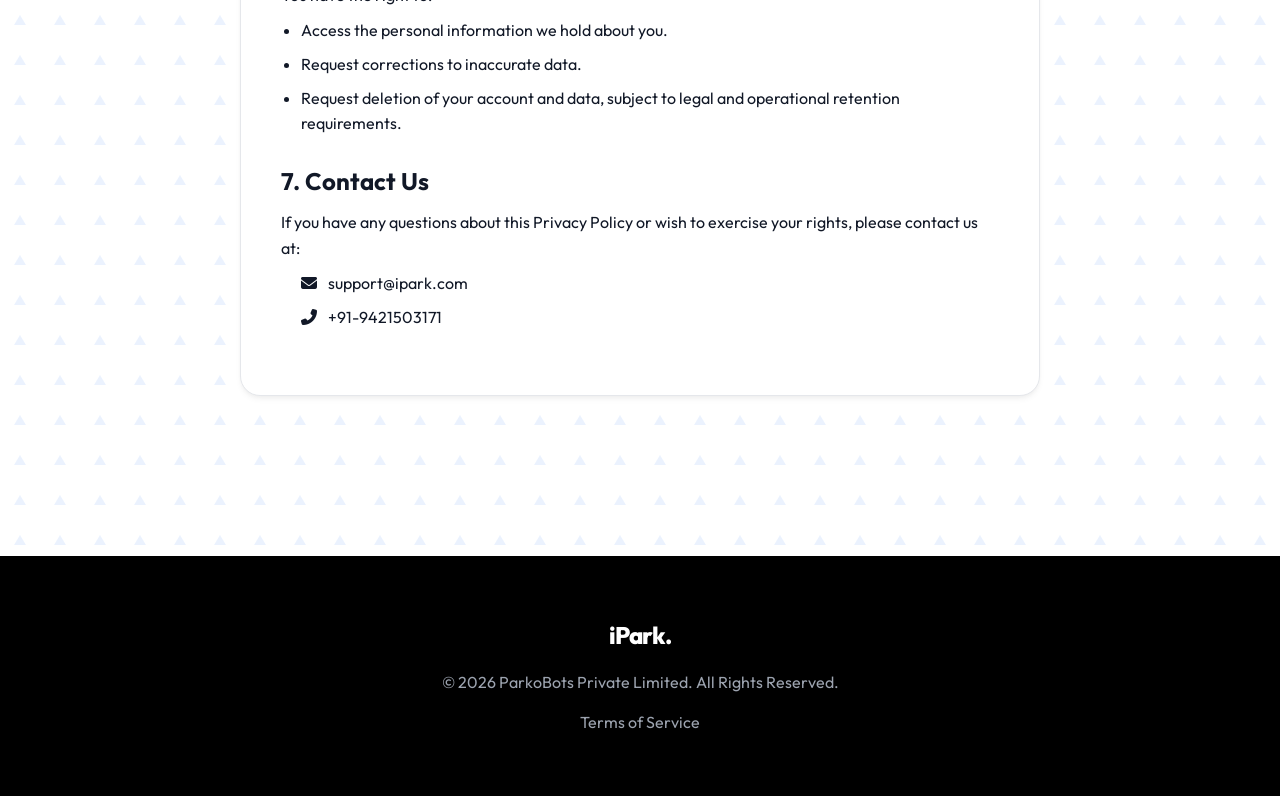
==== commit f87416c2: "update to light theme matching app screenshots" ====
--- a/privacy.html
+++ b/privacy.html
@@ -10,12 +10,10 @@
 </head>
 
 <body>
-    <div class="blob blob-1"></div>
-    <div class="blob blob-2"></div>
 
     <header id="header">
         <div class="container">
-            <a href="index.html" class="logo">iPark<span style="color:#3b82f6">.</span></a>
+            <a href="index.html" class="logo">iPark.</a>
             <nav>
                 <ul>
                     <li><a href="index.html#home">Home</a></li>
@@ -32,25 +30,24 @@
             <div class="section-header" style="margin-bottom: 30px; text-align: left;">
                 <span class="section-subtitle">Legal & Policies</span>
                 <h1 style="font-size: 2.5rem; margin-bottom: 15px;">Privacy Policy</h1>
-                <p style="color: var(--text-secondary);"><strong>Effective Date:</strong>
+                <p><strong>Effective Date:</strong>
                     <script>document.write(new Date().toLocaleDateString())</script>
                 </p>
             </div>
 
-            <div style="color: var(--text-primary); margin-bottom: 25px;">
-                <h2 style="color: var(--accent-blue); margin-bottom: 10px; font-size: 1.5rem;">1. Introduction</h2>
-                <p style="margin-bottom: 15px; color: var(--text-secondary);">Welcome to iPark (ParkoBots Private
-                    Limited). We are committed to protecting your privacy and ensuring that your personal data is
-                    handled in a safe and responsible manner. This Privacy Policy outlines how we collect, use, and
-                    protect your information when you use our mobile application and services.</p>
+            <div style="margin-bottom: 25px;">
+                <h2 style="margin-bottom: 10px; font-size: 1.5rem;">1. Introduction</h2>
+                <p style="margin-bottom: 15px;">Welcome to iPark (ParkoBots Private Limited). We are committed to
+                    protecting your privacy and ensuring that your personal data is handled in a safe and responsible
+                    manner. This Privacy Policy outlines how we collect, use, and protect your information when you use
+                    our mobile application and services.</p>
             </div>
 
-            <div style="color: var(--text-primary); margin-bottom: 25px;">
-                <h2 style="color: var(--accent-blue); margin-bottom: 10px; font-size: 1.5rem;">2. Information We Collect
-                </h2>
-                <p style="margin-bottom: 10px; color: var(--text-secondary);">We collect only the data necessary to
-                    provide our parking management services effectively. This may include:</p>
-                <ul style="padding-left: 20px; color: var(--text-secondary); list-style-type: disc;">
+            <div style="margin-bottom: 25px;">
+                <h2 style="margin-bottom: 10px; font-size: 1.5rem;">2. Information We Collect</h2>
+                <p style="margin-bottom: 10px;">We collect only the data necessary to provide our parking management
+                    services effectively. This may include:</p>
+                <ul style="padding-left: 20px; list-style-type: disc;">
                     <li style="margin-bottom: 8px;"><strong>Personal Information:</strong> Name, phone number, and email
                         address depending on the service requirements.</li>
                     <li style="margin-bottom: 8px;"><strong>Vehicle Information:</strong> Vehicle registration number,
@@ -62,12 +59,10 @@
                 </ul>
             </div>
 
-            <div style="color: var(--text-primary); margin-bottom: 25px;">
-                <h2 style="color: var(--accent-blue); margin-bottom: 10px; font-size: 1.5rem;">3. How We Use Your
-                    Information</h2>
-                <p style="margin-bottom: 10px; color: var(--text-secondary);">Your data is used strictly for the
-                    following purposes:</p>
-                <ul style="padding-left: 20px; color: var(--text-secondary); list-style-type: disc;">
+            <div style="margin-bottom: 25px;">
+                <h2 style="margin-bottom: 10px; font-size: 1.5rem;">3. How We Use Your Information</h2>
+                <p style="margin-bottom: 10px;">Your data is used strictly for the following purposes:</p>
+                <ul style="padding-left: 20px; list-style-type: disc;">
                     <li style="margin-bottom: 8px;"><strong>Service Delivery:</strong> To manage vehicle entry, exit,
                         and valet operations.</li>
                     <li style="margin-bottom: 8px;"><strong>Communication:</strong> To send parking confirmations,
@@ -79,12 +74,11 @@
                 </ul>
             </div>
 
-            <div style="color: var(--text-primary); margin-bottom: 25px;">
-                <h2 style="color: var(--accent-blue); margin-bottom: 10px; font-size: 1.5rem;">4. Data Sharing and
-                    Disclosure</h2>
-                <p style="margin-bottom: 10px; color: var(--text-secondary);">We do not sell your personal data to third
-                    parties. We may share your information only in the following circumstances:</p>
-                <ul style="padding-left: 20px; color: var(--text-secondary); list-style-type: disc;">
+            <div style="margin-bottom: 25px;">
+                <h2 style="margin-bottom: 10px; font-size: 1.5rem;">4. Data Sharing and Disclosure</h2>
+                <p style="margin-bottom: 10px;">We do not sell your personal data to third parties. We may share your
+                    information only in the following circumstances:</p>
+                <ul style="padding-left: 20px; list-style-type: disc;">
                     <li style="margin-bottom: 8px;"><strong>With Parking Partners:</strong> Authorized valet staff and
                         property management at the locations where you park.</li>
                     <li style="margin-bottom: 8px;"><strong>Service Providers:</strong> Trusted third-party vendors who
@@ -95,17 +89,17 @@
                 </ul>
             </div>
 
-            <div style="color: var(--text-primary); margin-bottom: 25px;">
-                <h2 style="color: var(--accent-blue); margin-bottom: 10px; font-size: 1.5rem;">5. Data Security</h2>
-                <p style="margin-bottom: 15px; color: var(--text-secondary);">We implement industry-standard security
-                    measures to protect your data from unauthorized access, alteration, disclosure, or destruction. This
-                    includes secure servers, encryption, and strict access controls.</p>
+            <div style="margin-bottom: 25px;">
+                <h2 style="margin-bottom: 10px; font-size: 1.5rem;">5. Data Security</h2>
+                <p style="margin-bottom: 15px;">We implement industry-standard security measures to protect your data
+                    from unauthorized access, alteration, disclosure, or destruction. This includes secure servers,
+                    encryption, and strict access controls.</p>
             </div>
 
-            <div style="color: var(--text-primary); margin-bottom: 25px;">
-                <h2 style="color: var(--accent-blue); margin-bottom: 10px; font-size: 1.5rem;">6. User Rights</h2>
-                <p style="margin-bottom: 10px; color: var(--text-secondary);">You have the right to:</p>
-                <ul style="padding-left: 20px; color: var(--text-secondary); list-style-type: disc;">
+            <div style="margin-bottom: 25px;">
+                <h2 style="margin-bottom: 10px; font-size: 1.5rem;">6. User Rights</h2>
+                <p style="margin-bottom: 10px;">You have the right to:</p>
+                <ul style="padding-left: 20px; list-style-type: disc;">
                     <li style="margin-bottom: 8px;">Access the personal information we hold about you.</li>
                     <li style="margin-bottom: 8px;">Request corrections to inaccurate data.</li>
                     <li style="margin-bottom: 8px;">Request deletion of your account and data, subject to legal and
@@ -113,15 +107,15 @@
                 </ul>
             </div>
 
-            <div style="color: var(--text-primary); margin-bottom: 25px;">
-                <h2 style="color: var(--accent-blue); margin-bottom: 10px; font-size: 1.5rem;">7. Contact Us</h2>
-                <p style="margin-bottom: 10px; color: var(--text-secondary);">If you have any questions about this
-                    Privacy Policy or wish to exercise your rights, please contact us at:</p>
-                <ul style="padding-left: 20px; color: var(--text-secondary); list-style-type: none;">
-                    <li style="margin-bottom: 8px;"><i class="fas fa-envelope"
-                            style="color: var(--accent-blue); margin-right: 8px;"></i> support@ipark.com</li>
-                    <li style="margin-bottom: 8px;"><i class="fas fa-phone-alt"
-                            style="color: var(--accent-blue); margin-right: 8px;"></i> +91-9421503171</li>
+            <div style="margin-bottom: 25px;">
+                <h2 style="margin-bottom: 10px; font-size: 1.5rem;">7. Contact Us</h2>
+                <p style="margin-bottom: 10px;">If you have any questions about this Privacy Policy or wish to exercise
+                    your rights, please contact us at:</p>
+                <ul style="padding-left: 20px; list-style-type: none;">
+                    <li style="margin-bottom: 8px;"><i class="fas fa-envelope" style="margin-right: 8px;"></i>
+                        support@ipark.com</li>
+                    <li style="margin-bottom: 8px;"><i class="fas fa-phone-alt" style="margin-right: 8px;"></i>
+                        +91-9421503171</li>
                 </ul>
             </div>
         </div>
@@ -142,10 +136,8 @@
         window.addEventListener('scroll', () => {
             const header = document.getElementById('header');
             if (window.scrollY > 50) {
-                header.style.background = 'rgba(2, 6, 23, 0.9)';
-                header.style.boxShadow = '0 10px 30px rgba(0,0,0,0.5)';
+                header.style.boxShadow = '0 10px 30px rgba(0,0,0,0.1)';
             } else {
-                header.style.background = 'rgba(2, 6, 23, 0.7)';
                 header.style.boxShadow = 'none';
             }
         });
--- a/styles.css
+++ b/styles.css
@@ -1,17 +1,18 @@
 @import url('https://fonts.googleapis.com/css2?family=Outfit:wght@300;400;500;600;700;800&display=swap');
 
 :root {
-    --bg-dark: #0f172a;
-    --bg-darker: #020617;
-    --text-primary: #f8fafc;
-    --text-secondary: #94a3b8;
-    --accent-blue: #3b82f6;
-    --accent-purple: #8b5cf6;
-    --accent-gradient: linear-gradient(135deg, var(--accent-blue), var(--accent-purple));
-    --glass-bg: rgba(255, 255, 255, 0.03);
-    --glass-border: rgba(255, 255, 255, 0.08);
-    --glass-shadow: 0 8px 32px 0 rgba(0, 0, 0, 0.37);
-    --transition-smooth: all 0.3s cubic-bezier(0.4, 0, 0.2, 1);
+    --bg-main: #ffffff;
+    --text-primary: #111827;
+    --text-secondary: #4b5563;
+    --header-bg: #000000;
+    --header-text: #ffffff;
+    --accent-primary: #4ade80;
+    /* match the green online button */
+    --accent-hover: #22c55e;
+    --card-bg: #ffffff;
+    --card-border: #e5e7eb;
+    --card-shadow: 0 4px 6px -1px rgba(0, 0, 0, 0.05), 0 2px 4px -1px rgba(0, 0, 0, 0.03);
+    --transition-smooth: all 0.3s ease;
 }
 
 * {
@@ -22,52 +23,18 @@
 
 body {
     font-family: 'Outfit', -apple-system, sans-serif;
-    background-color: var(--bg-darker);
+    background-color: var(--bg-main);
+    /* Subtle blue triangle pattern as seen in screenshot */
+    background-image: url('data:image/svg+xml;utf8,<svg width="40" height="40" viewBox="0 0 40 40" xmlns="http://www.w3.org/2000/svg"><path d="M20 15 L26 25 L14 25 Z" fill="rgba(59, 130, 246, 0.1)"/></svg>');
     color: var(--text-primary);
     line-height: 1.6;
     overflow-x: hidden;
     scroll-behavior: smooth;
 }
 
-/* Background Effects */
+/* Hide blobs if they're left in HTML */
 .blob {
-    position: fixed;
-    border-radius: 50%;
-    filter: blur(100px);
-    z-index: -1;
-    opacity: 0.4;
-    animation: float 20s infinite ease-in-out alternate;
-}
-
-.blob-1 {
-    top: -10%;
-    left: -10%;
-    width: 50vw;
-    height: 50vw;
-    background: rgba(59, 130, 246, 0.3);
-}
-
-.blob-2 {
-    bottom: -10%;
-    right: -10%;
-    width: 60vw;
-    height: 60vw;
-    background: rgba(139, 92, 246, 0.3);
-    animation-delay: -5s;
-}
-
-@keyframes float {
-    0% {
-        transform: translate(0, 0) scale(1);
-    }
-
-    50% {
-        transform: translate(5%, 10%) scale(1.1);
-    }
-
-    100% {
-        transform: translate(-5%, -5%) scale(0.9);
-    }
+    display: none;
 }
 
 .container {
@@ -77,14 +44,12 @@
     padding: 20px 0;
 }
 
-/* Glassmorphism Utilities */
+/* Clean Cards instead of Glassmorphism */
 .glass {
-    background: var(--glass-bg);
-    backdrop-filter: blur(16px);
-    -webkit-backdrop-filter: blur(16px);
-    border: 1px solid var(--glass-border);
+    background: var(--card-bg);
+    border: 1px solid var(--card-border);
     border-radius: 20px;
-    box-shadow: var(--glass-shadow);
+    box-shadow: var(--card-shadow);
 }
 
 /* Header & Nav */
@@ -95,9 +60,8 @@
     z-index: 1000;
     padding: 15px 0;
     transition: var(--transition-smooth);
-    background: rgba(2, 6, 23, 0.7);
-    backdrop-filter: blur(20px);
-    border-bottom: 1px solid var(--glass-border);
+    background: var(--header-bg);
+    color: var(--header-text);
 }
 
 header .container {
@@ -110,9 +74,7 @@
 .logo {
     font-size: 2rem;
     font-weight: 800;
-    background: var(--accent-gradient);
-    -webkit-background-clip: text;
-    -webkit-text-fill-color: transparent;
+    color: var(--header-text);
     text-decoration: none;
     letter-spacing: -1px;
 }
@@ -124,7 +86,7 @@
 }
 
 nav a {
-    color: var(--text-secondary);
+    color: #9ca3af;
     text-decoration: none;
     font-weight: 500;
     font-size: 1.05rem;
@@ -134,23 +96,7 @@
 
 nav a:hover,
 nav a.active {
-    color: var(--text-primary);
-}
-
-nav a::after {
-    content: '';
-    position: absolute;
-    width: 0;
-    height: 2px;
-    bottom: -5px;
-    left: 0;
-    background: var(--accent-gradient);
-    transition: var(--transition-smooth);
-}
-
-nav a:hover::after,
-nav a.active::after {
-    width: 100%;
+    color: var(--header-text);
 }
 
 /* Hero Section */
@@ -169,9 +115,7 @@
     font-weight: 800;
     line-height: 1.1;
     margin-bottom: 24px;
-    background: linear-gradient(to right, #fff, #94a3b8);
-    -webkit-background-clip: text;
-    -webkit-text-fill-color: transparent;
+    color: var(--text-primary);
 }
 
 .hero p {
@@ -183,7 +127,7 @@
 
 .btn-primary {
     display: inline-block;
-    background: var(--accent-gradient);
+    background: var(--header-bg);
     color: white;
     padding: 16px 40px;
     border-radius: 50px;
@@ -193,12 +137,11 @@
     transition: var(--transition-smooth);
     border: none;
     cursor: pointer;
-    box-shadow: 0 10px 25px -5px rgba(59, 130, 246, 0.5);
 }
 
 .btn-primary:hover {
-    transform: translateY(-3px) scale(1.02);
-    box-shadow: 0 15px 35px -5px rgba(139, 92, 246, 0.6);
+    transform: translateY(-3px);
+    box-shadow: 0 10px 20px -5px rgba(0, 0, 0, 0.2);
 }
 
 /* Sections General */
@@ -216,16 +159,15 @@
     font-size: 3rem;
     font-weight: 700;
     margin-bottom: 16px;
-    position: relative;
-    display: inline-block;
+    color: var(--text-primary);
 }
 
 .section-subtitle {
-    color: var(--accent-blue);
-    font-weight: 600;
+    color: var(--header-bg);
+    font-weight: 700;
     text-transform: uppercase;
     letter-spacing: 2px;
-    font-size: 0.9rem;
+    font-size: 1rem;
     display: block;
     margin-bottom: 10px;
 }
@@ -240,43 +182,27 @@
 .card {
     padding: 40px 30px;
     transition: var(--transition-smooth);
-    position: relative;
-    overflow: hidden;
-}
-
-.card::before {
-    content: '';
-    position: absolute;
-    top: 0;
-    left: 0;
-    width: 100%;
-    height: 100%;
-    background: radial-gradient(circle at top right, rgba(255, 255, 255, 0.1), transparent 50%);
-    opacity: 0;
-    transition: var(--transition-smooth);
+    background: var(--card-bg);
+    border: 1px solid var(--card-border);
+    border-radius: 20px;
+    text-align: center;
 }
 
 .card:hover {
     transform: translateY(-10px);
-    border-color: rgba(255, 255, 255, 0.2);
-}
-
-.card:hover::before {
-    opacity: 1;
+    box-shadow: 0 20px 25px -5px rgba(0, 0, 0, 0.1), 0 10px 10px -5px rgba(0, 0, 0, 0.04);
 }
 
 .card-icon {
     font-size: 2.5rem;
     margin-bottom: 20px;
-    background: var(--accent-gradient);
-    -webkit-background-clip: text;
-    -webkit-text-fill-color: transparent;
+    color: var(--header-bg);
 }
 
 .card h3 {
     font-size: 1.5rem;
     margin-bottom: 15px;
-    color: #fff;
+    color: var(--text-primary);
 }
 
 .card p {
@@ -297,8 +223,8 @@
 }
 
 .tab-btn {
-    background: var(--glass-bg);
-    border: 1px solid var(--glass-border);
+    background: var(--card-bg);
+    border: 1px solid var(--card-border);
     color: var(--text-secondary);
     padding: 12px 30px;
     border-radius: 30px;
@@ -311,9 +237,9 @@
 
 .tab-btn.active,
 .tab-btn:hover {
-    background: rgba(255, 255, 255, 0.1);
+    background: var(--header-bg);
     color: #fff;
-    border-color: rgba(255, 255, 255, 0.3);
+    border-color: var(--header-bg);
 }
 
 .carousel-container {
@@ -364,26 +290,13 @@
     border-radius: 24px;
     overflow: hidden;
     position: relative;
-    box-shadow: 0 20px 40px rgba(0, 0, 0, 0.4);
-    transition: var(--transition-smooth);
-    border: 4px solid #1e293b;
-}
-
-.screenshot::after {
-    content: '';
-    position: absolute;
-    top: 0;
-    left: 0;
-    right: 0;
-    bottom: 0;
-    box-shadow: inset 0 0 0 1px rgba(255, 255, 255, 0.2);
-    border-radius: 20px;
-    pointer-events: none;
+    box-shadow: 0 10px 25px rgba(0, 0, 0, 0.1);
+    transition: var(--transition-smooth);
+    border: 4px solid var(--header-bg);
 }
 
 .screenshot:hover {
     transform: scale(1.05) translateY(-10px);
-    border-color: var(--accent-blue);
 }
 
 .screenshot img {
@@ -399,9 +312,9 @@
     width: 50px;
     height: 50px;
     border-radius: 50%;
-    background: rgba(15, 23, 42, 0.8);
-    border: 1px solid var(--glass-border);
-    color: white;
+    background: var(--card-bg);
+    border: 1px solid var(--card-border);
+    color: var(--header-bg);
     font-size: 1.5rem;
     cursor: pointer;
     z-index: 10;
@@ -409,12 +322,12 @@
     display: flex;
     align-items: center;
     justify-content: center;
-    backdrop-filter: blur(8px);
+    box-shadow: 0 4px 6px -1px rgba(0, 0, 0, 0.1);
 }
 
 .scroll-btn:hover {
-    background: var(--accent-gradient);
-    border-color: transparent;
+    background: var(--header-bg);
+    color: #fff;
     transform: translateY(-50%) scale(1.1);
 }
 
@@ -432,25 +345,26 @@
 }
 
 .features-list li {
-    background: linear-gradient(90deg, var(--glass-bg), transparent);
+    background: var(--card-bg);
     padding: 20px 30px;
     margin-bottom: 15px;
     border-radius: 12px;
-    border-left: 4px solid var(--accent-purple);
+    border: 1px solid var(--card-border);
     font-size: 1.1rem;
     display: flex;
     align-items: center;
     gap: 15px;
     transition: var(--transition-smooth);
+    color: var(--text-primary);
 }
 
 .features-list li:hover {
     transform: translateX(10px);
-    background: linear-gradient(90deg, rgba(255, 255, 255, 0.05), transparent);
+    box-shadow: 0 4px 6px -1px rgba(0, 0, 0, 0.05);
 }
 
 .features-list li i {
-    color: var(--accent-blue);
+    color: var(--accent-primary);
     font-size: 1.2rem;
 }
 
@@ -464,6 +378,8 @@
     margin-bottom: 16px;
     border-radius: 12px;
     overflow: hidden;
+    border: 1px solid var(--card-border);
+    background: var(--card-bg);
 }
 
 .faq-question {
@@ -475,15 +391,16 @@
     font-weight: 600;
     font-size: 1.1rem;
     transition: var(--transition-smooth);
+    color: var(--text-primary);
 }
 
 .faq-question:hover {
-    background: rgba(255, 255, 255, 0.05);
+    background: #f9fafb;
 }
 
 .faq-icon {
     font-size: 1.5rem;
-    color: var(--accent-purple);
+    color: var(--header-bg);
     transition: transform 0.3s;
 }
 
@@ -508,8 +425,9 @@
 }
 
 .faq-answer-inner a {
-    color: var(--accent-blue);
+    color: var(--header-bg);
     text-decoration: none;
+    font-weight: 500;
 }
 
 .faq-answer-inner a:hover {
@@ -526,27 +444,29 @@
 .contact-box p {
     font-size: 1.2rem;
     margin-bottom: 10px;
+    color: var(--text-secondary);
 }
 
 .contact-box .highlight {
-    color: #fff;
+    color: var(--text-primary);
     font-weight: 600;
 }
 
 footer {
     padding: 40px 0;
     text-align: center;
-    border-top: 1px solid var(--glass-border);
+    background: var(--header-bg);
+    color: var(--header-text);
     margin-top: 60px;
 }
 
 footer p {
-    color: var(--text-secondary);
+    color: #9ca3af;
     margin-bottom: 15px;
 }
 
 .footer-links a {
-    color: var(--text-secondary);
+    color: #9ca3af;
     text-decoration: none;
     margin: 0 15px;
     transition: color 0.3s;
@@ -562,7 +482,6 @@
         display: none;
     }
 
-    /* Could add a hamburger menu */
     .hero h1 {
         font-size: 2.5rem;
     }
